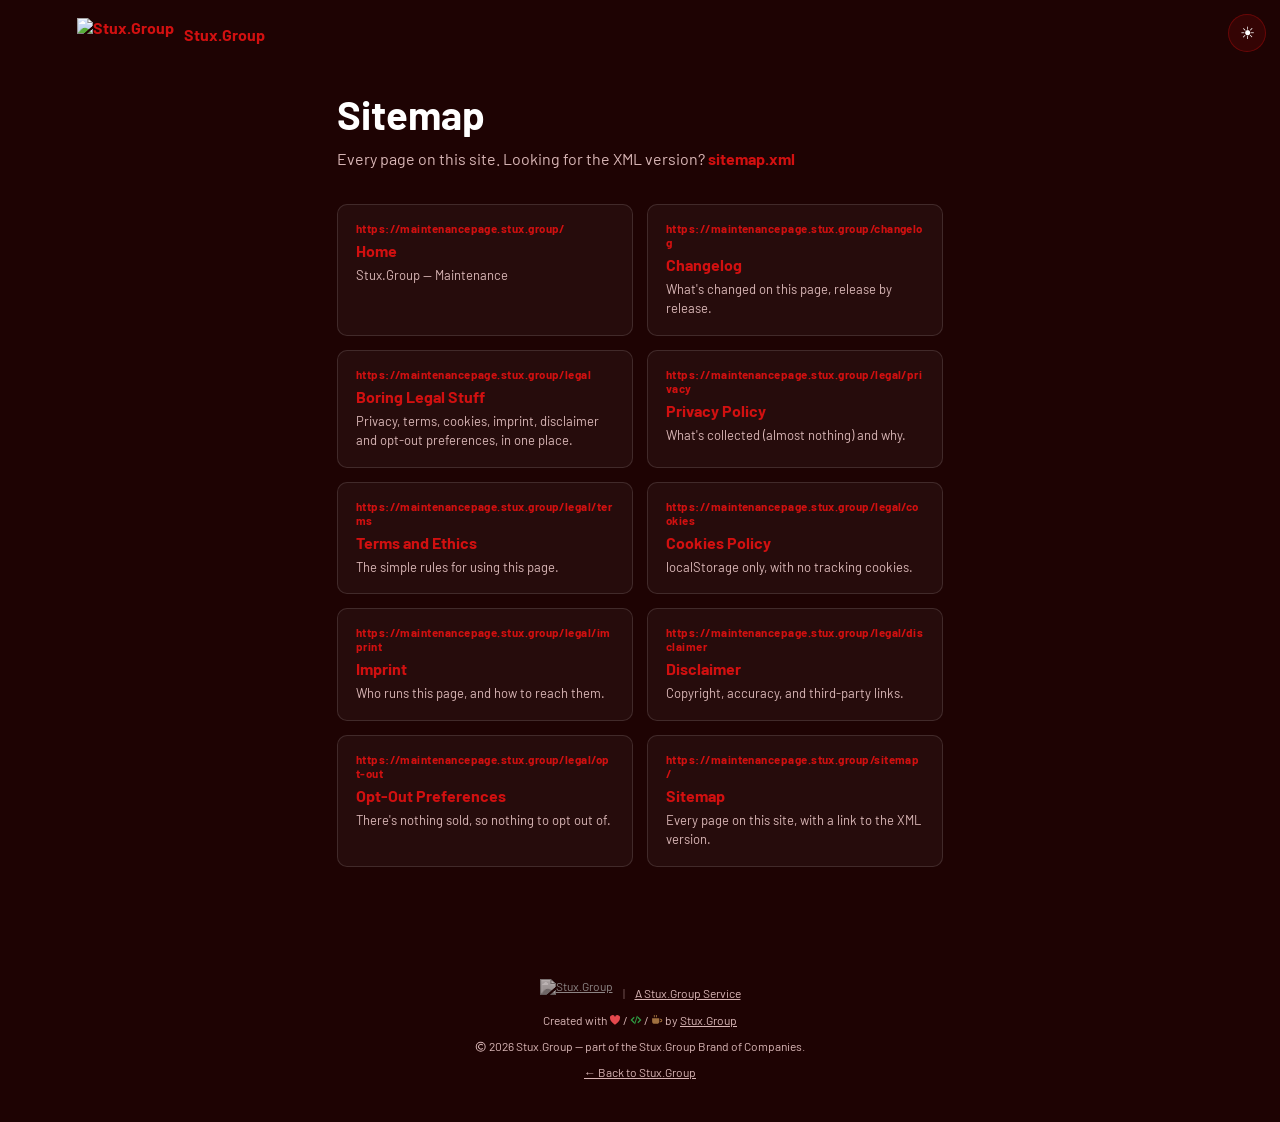
==== sitemap/index.html @ c41d879b "Release v1.4.0 See CHANGELOG.md for details." ====
<!DOCTYPE html>
<html lang="en" data-theme="dark">
<head>
    <title>Sitemap &mdash; Stux.Group</title>
    <meta charset="UTF-8">
    <meta name="description" content="Every page on this site, with a link to the XML sitemap.">
    <meta name="viewport" content="width=device-width, initial-scale=1.0">
    <link rel="icon" type="image/png" href="https://global.media.stux.group/icon.png">
    <link rel="stylesheet" href="../assets/fonts/fonts.css">
    <style>
        :root {
            --red:      #D11010;
            --red-mid:  #d95656;
            --red-soft: #bf3a3a;
        }
        [data-theme="dark"] {
            --bg:     #1e0303;
            --text:   #ffffff;
            --muted:  #d9b6b6;
            --card:   rgba(255,255,255,0.04);
            --border: rgba(255,255,255,0.12);
        }
        [data-theme="light"] {
            --red-mid:  #a01818;
            --red-soft: #7a0f0f;
            --bg:     #ffe8e6;
            --text:   #111111;
            --muted:  #6b4a4a;
            --card:   rgba(0,0,0,0.03);
            --border: rgba(0,0,0,0.12);
        }
        *, *::before, *::after { box-sizing: border-box; }
        html, body {
            margin: 0;
            padding: 0;
            min-height: 100%;
            background-color: var(--bg);
            color: var(--text);
            font-family: 'Barlow', sans-serif;
            transition: background-color 0.3s, color 0.3s;
        }
        a { color: var(--red); text-decoration: none; font-weight: 700; }
        a:hover { text-decoration: underline; }

        .topbar { display: flex; align-items: center; padding: 18px 6%; }
        .topbar a { display: flex; align-items: center; gap: 10px; font-weight: 700; }
        .topbar img { height: 32px; width: auto; }

        #theme-toggle {
            position: fixed;
            top: 14px; right: 14px;
            z-index: 100;
            background: rgba(209, 16, 16, 0.12);
            border: 1px solid rgba(209, 16, 16, 0.35);
            border-radius: 50%;
            width: 38px; height: 38px;
            font-size: 17px;
            line-height: 38px;
            text-align: center;
            cursor: pointer;
            padding: 0;
            color: var(--text);
            transition: background 0.2s;
        }
        #theme-toggle:hover { background: rgba(209, 16, 16, 0.22); }

        main { max-width: 760px; margin: 0 auto; padding: 10px 6% 60px; }
        h1 { font-size: clamp(28px, 5vw, 40px); margin: 12px 0 8px; }
        .subtitle { color: var(--muted); margin: 0 0 32px; font-size: 16px; line-height: 1.6; }

        .legal-grid {
            display: grid;
            grid-template-columns: repeat(auto-fit, minmax(220px, 1fr));
            gap: 14px;
            margin: 0 0 32px;
        }
        .legal-card {
            display: block;
            padding: 16px 18px;
            border: 1px solid var(--border);
            border-radius: 10px;
            background: var(--card);
            font-weight: 400;
            transition: border-color 0.2s, transform 0.2s;
        }
        .legal-card:hover { border-color: var(--red); transform: translateY(-2px); text-decoration: none; }
        .legal-card h3 { margin: 0 0 6px; color: var(--red); font-size: 16px; font-weight: 700; }
        .legal-card p { margin: 0; font-size: 13px; color: var(--muted); line-height: 1.5; }

        .note { font-size: 14px; color: var(--muted); }
        .note a { font-weight: 700; }

        footer.site-footer {
            text-align: center;
            padding: 20px 6% 30px;
            font-size: 12px;
            color: var(--muted);
        }
        footer.site-footer a { color: var(--muted); font-weight: 400; text-decoration: underline; }
        .legal-card .url { display: block; margin: 0 0 6px; font-size: 0.72rem; font-weight: 700; letter-spacing: 0.04em; color: var(--red); overflow-wrap: anywhere; }
    </style>
    <link rel="stylesheet" href="/assets/site-banner.css">
    <link rel="stylesheet" href="/assets/site-brand.css">
</head>
<body>
<!-- Generated by scripts/build-sitemap.py; edit the PAGES list there, then re-run it. -->

    <div class="topbar">
        <a href="../">
            <img src="https://global.media.stux.group/icon.png" alt="Stux.Group">
            <span>Stux.Group</span>
        </a>
    </div>

    <button type="button" id="theme-toggle" title="Toggle light/dark mode" aria-label="Toggle light/dark mode">&#9728;</button>

    <main>
    <h1>Sitemap</h1>
    <p class="subtitle">Every page on this site. Looking for the XML version? <a href="../sitemap.xml">sitemap.xml</a></p>

    <div class="legal-grid">
        <a href="../" class="legal-card">
            <span class="url">https://maintenancepage.stux.group/</span>
            <h3>Home</h3>
            <p>Stux.Group — Maintenance</p>
        </a>
        <a href="../changelog" class="legal-card">
            <span class="url">https://maintenancepage.stux.group/changelog</span>
            <h3>Changelog</h3>
            <p>What&#x27;s changed on this page, release by release.</p>
        </a>
        <a href="../legal" class="legal-card">
            <span class="url">https://maintenancepage.stux.group/legal</span>
            <h3>Boring Legal Stuff</h3>
            <p>Privacy, terms, cookies, imprint, disclaimer and opt-out preferences, in one place.</p>
        </a>
        <a href="../legal/privacy" class="legal-card">
            <span class="url">https://maintenancepage.stux.group/legal/privacy</span>
            <h3>Privacy Policy</h3>
            <p>What&#x27;s collected (almost nothing) and why.</p>
        </a>
        <a href="../legal/terms" class="legal-card">
            <span class="url">https://maintenancepage.stux.group/legal/terms</span>
            <h3>Terms and Ethics</h3>
            <p>The simple rules for using this page.</p>
        </a>
        <a href="../legal/cookies" class="legal-card">
            <span class="url">https://maintenancepage.stux.group/legal/cookies</span>
            <h3>Cookies Policy</h3>
            <p>localStorage only, with no tracking cookies.</p>
        </a>
        <a href="../legal/imprint" class="legal-card">
            <span class="url">https://maintenancepage.stux.group/legal/imprint</span>
            <h3>Imprint</h3>
            <p>Who runs this page, and how to reach them.</p>
        </a>
        <a href="../legal/disclaimer" class="legal-card">
            <span class="url">https://maintenancepage.stux.group/legal/disclaimer</span>
            <h3>Disclaimer</h3>
            <p>Copyright, accuracy, and third-party links.</p>
        </a>
        <a href="../legal/opt-out" class="legal-card">
            <span class="url">https://maintenancepage.stux.group/legal/opt-out</span>
            <h3>Opt-Out Preferences</h3>
            <p>There&#x27;s nothing sold, so nothing to opt out of.</p>
        </a>
        <a href="../sitemap/" class="legal-card">
            <span class="url">https://maintenancepage.stux.group/sitemap/</span>
            <h3>Sitemap</h3>
            <p>Every page on this site, with a link to the XML version.</p>
        </a>
    </div>
</main>

    <footer class="site-footer">
        <div class="brand-strip"><a href="https://stux.group" target="_blank" rel="noopener" aria-label="Stux.Group"><img class="brand-strip-mark" src="https://global.media.stux.group/icon.png" alt="Stux.Group" title="Stux.Group" height="28"></a><span class="brand-strip-sep" aria-hidden="true">|</span><a class="brand-strip-text" href="https://services.stux.group" target="_blank" rel="noopener">A Stux.Group Service</a></div>
        <p class="created-with">Created with <svg class="cw-love" viewBox="0 0 16 16" aria-hidden="true" focusable="false"><title>Love</title><path d="M8 14.3S1.4 10.2 1.4 5.7A3.4 3.4 0 0 1 8 4a3.4 3.4 0 0 1 6.6 1.7c0 4.5-6.6 8.6-6.6 8.6z"/></svg> / <svg class="cw-code" viewBox="0 0 16 16" aria-hidden="true" focusable="false"><title>Code</title><path d="M5 3.7 6.2 4.9 3.1 8l3.1 3.1L5 12.3.7 8zM11 3.7 15.3 8 11 12.3l-1.2-1.2L12.9 8 9.8 4.9zM9.2 2.2l1.2.4-3.6 11.2-1.2-.4z"/></svg> / <svg class="cw-coffee" viewBox="0 0 16 16" aria-hidden="true" focusable="false"><title>Coffee</title><path d="M1.5 5.5h9.5v4a3.5 3.5 0 0 1-3.5 3.5h-2.5A3.5 3.5 0 0 1 1.5 9.5zM12 6.3h.7a2.4 2.4 0 0 1 0 4.8h-1.3c.3-.4.5-.9.6-1.4h.7a1 1 0 0 0 0-2H12zM3.8 1.4H5v2.8H3.8zM6.6 1.4h1.2v2.8H6.6z"/></svg><span class="cw-sr"> love, code and coffee</span> by <a href="https://stux.group" target="_blank" rel="noopener">Stux.Group</a></p>
        <p><svg class="cw-copy" viewBox="0 0 16 16" aria-hidden="true" focusable="false"><title>Copyright</title><path fill-rule="evenodd" d="M8 1a7 7 0 1 1 0 14A7 7 0 0 1 8 1zm0 1.4a5.6 5.6 0 1 0 0 11.2A5.6 5.6 0 0 0 8 2.4zM10.3 6.2A2.7 2.7 0 1 0 10.3 9.8l1.1.8A4 4 0 1 1 11.4 5.4z"/></svg><span class="cw-sr"><svg class="cw-copy" viewBox="0 0 16 16" aria-hidden="true" focusable="false"><title>Copyright</title><path fill-rule="evenodd" d="M8 1a7 7 0 1 1 0 14A7 7 0 0 1 8 1zm0 1.4a5.6 5.6 0 1 0 0 11.2A5.6 5.6 0 0 0 8 2.4zM10.3 6.2A2.7 2.7 0 1 0 10.3 9.8l1.1.8A4 4 0 1 1 11.4 5.4z"/></svg><span class="cw-sr">&copy;</span></span> 2026 Stux.Group &mdash; part of the Stux.Group Brand of Companies.</p>
        <p><a href="../">&larr; Back to Stux.Group</a></p>
    </footer>

    <script>
        var btn = document.getElementById('theme-toggle');
        var html = document.documentElement;
        var saved = localStorage.getItem('sg-theme') || 'dark';
        html.setAttribute('data-theme', saved);
        btn.textContent = saved === 'dark' ? '☀' : '☾';
        btn.addEventListener('click', function() {
            var next = html.getAttribute('data-theme') === 'dark' ? 'light' : 'dark';
            html.setAttribute('data-theme', next);
            btn.textContent = next === 'dark' ? '☀' : '☾';
            localStorage.setItem('sg-theme', next);
        });
    </script>
    <script src="/assets/dev-mode.js"></script>
    <script src="/assets/site-banners.js"></script>
    <script src="/assets/site-banner.js"></script>
</body>
</html>
---- assets/fonts/fonts.css ----
@font-face {
    font-family: 'Barlow';
    font-style: normal;
    font-weight: 300;
    font-display: swap;
    src: url('barlow-300.woff2') format('woff2');
}
@font-face {
    font-family: 'Barlow';
    font-style: normal;
    font-weight: 400;
    font-display: swap;
    src: url('barlow-400.woff2') format('woff2');
}
@font-face {
    font-family: 'Barlow';
    font-style: normal;
    font-weight: 600;
    font-display: swap;
    src: url('barlow-600.woff2') format('woff2');
}
@font-face {
    font-family: 'Barlow';
    font-style: normal;
    font-weight: 700;
    font-display: swap;
    src: url('barlow-700.woff2') format('woff2');
}
---- assets/site-banner.css ----
/*
 * Site banner - one component, four variants (site, soon, dev, maintenance)
 *
 * Self-contained: copy this file (and site-banner.js) into any project. Muted and
 * readable, and it never covers or cuts off the page.
 *
 * Markup (stack order when several apply: maintenance, soon, dev, site):
 *
 *   <html class="has-site-banner">            (only while a banner is shown)
 *   <body>
 *     <div class="site-banners" data-site-banners>
 *       <div class="site-banner site-banner--dev" role="note">
 *         <span class="site-banner-label">Dev mode</span>
 *         <span class="site-banner-text">Local preview. Run <code>dev-server.sh --no-dev-mode</code>…</span>
 *       </div>
 *     </div>
 *     …the page…
 *
 * Position: sticky at the top of the document by default. If the page scrolls something
 * other than the document (e.g. html{overflow:hidden} + body{overflow:auto}), add
 * .site-banners--fixed to the wrapper and .site-banner-fixed to <html>: the banners are
 * fixed to the top and <body> is padded by their height instead.
 *
 * --banner-h on :root is the banners' height (0px without a banner). site-banner.js keeps
 * it exact with a ResizeObserver, including when the text wraps on phones; the value
 * below is a one-line estimate for no-JS. Offset anything fixed or sticky at the top by
 * it: top: calc(<gap> + var(--banner-h, 0px)), and full-height layouts by
 * min-height: calc(100dvh - var(--banner-h, 0px)). Fixed background layers don't need it.
 *
 * Theme hooks - map these to the project's own tokens (defaults in brackets):
 *   --banner-page-bg   the page background        [var(--bg), #0d1117]
 *   --banner-text      the normal body text       [var(--text), #e6edf3]
 *   --banner-site      the site's own accent      [var(--brand), #3ba7ff] (dark theme)
 *   --banner-site-light  its light-theme accent   [#0a5fb4]
 *   --banner-site-glyph  the site notice's pattern tile, a 48px SVG data URI used as a
 *                      mask (e.g. the project's icon as a silhouette) [a small sparkle]
 * Light theme is picked up from :root.theme-light, :root[data-theme="light"], or the
 * system preference unless :root.theme-dark / [data-theme="dark"] overrides it.
 */

:root {
    --banner-h: 0px;
}

:root.has-site-banner {
    --banner-h: 38px;
    scroll-padding-top: var(--banner-h);
}

.site-banners {
    position: sticky;
    top: 0;
    z-index: 900; /* above page content, below modals (1000+) */
}

.site-banners--fixed {
    position: fixed;
    left: 0;
    right: 0;
}

/* Fixed mode: <html class="has-site-banner site-banner-fixed"> pads <body> instead. */
:root.has-site-banner.site-banner-fixed body {
    padding-top: var(--banner-h);
    scroll-padding-top: var(--banner-h);
}

.site-banner {
    /* Dark-theme accents (the default) */
    --banner-accent: var(--banner-site, var(--brand, #3ba7ff));
    --banner-ink: var(--banner-accent);
    position: relative;
    display: flex;
    flex-wrap: wrap;
    align-items: center;
    justify-content: center;
    gap: 6px 10px;
    padding: 8px 16px;
    /* The page background tinted with the accent; the fallback is the plain page background. */
    --banner-tint: color-mix(in srgb, var(--banner-accent) 12%, var(--banner-page-bg, var(--bg, #0d1117)));
    background: var(--banner-page-bg, var(--bg, #0d1117));
    background: var(--banner-tint);
    border-bottom: 1px solid var(--banner-accent);
    border-bottom-color: color-mix(in srgb, var(--banner-accent) 35%, transparent);
    color: var(--banner-text, var(--text, #e6edf3));
    font: 500 13.5px/1.4 system-ui, -apple-system, "Segoe UI", Roboto, sans-serif;
    text-align: center;
}

/* ── Icon pattern ──
 * Each variant tiles a small glyph across the banner in its accent at low opacity. The glyph
 * is a mask over an accent-coloured layer, so one SVG works in both themes. Pure decoration.
 * Override --banner-glyph (or --banner-site-glyph for the site variant) with your own
 * 48px tile to use another glyph. */
.site-banner {
    --banner-glyph: var(--banner-site-glyph, url("data:image/svg+xml,%3Csvg xmlns='http://www.w3.org/2000/svg' width='48' height='48' viewBox='0 0 48 48'%3E%3Cg transform='translate%285 5%29 scale%281.25%29 rotate%28-10 6 6%29'%3E%3Cpath d='M6 0.2a1.6 1.6 0 1 1 0 3.2A1.6 1.6 0 1 1 6 0.2zM3.9 4.6h3.3v5.3h1.1v1.9H3.7V9.9h1.2V6.5h-1z'/%3E%3C/g%3E%3Cg transform='translate%2829 29%29 scale%281.25%29 rotate%2810 6 6%29'%3E%3Cpath d='M6 0.2a1.6 1.6 0 1 1 0 3.2A1.6 1.6 0 1 1 6 0.2zM3.9 4.6h3.3v5.3h1.1v1.9H3.7V9.9h1.2V6.5h-1z'/%3E%3C/g%3E%3C/svg%3E"));
}
.site-banner--dev         { --banner-glyph: url("data:image/svg+xml,%3Csvg xmlns='http://www.w3.org/2000/svg' width='48' height='48' viewBox='0 0 48 48'%3E%3Cg transform='translate%285 5%29 scale%281.25%29 rotate%28-10 6 6%29'%3E%3Cpath d='M3.7 2.3 4.9 3.5 2.4 6l2.5 2.5-1.2 1.2L0 6zM8.3 2.3 12 6 8.3 9.7 7.1 8.5 9.6 6 7.1 3.5zM6.7 1.6l1.1.4-2.5 8.4-1.1-.4z'/%3E%3C/g%3E%3Cg transform='translate%2829 29%29 scale%281.25%29 rotate%2810 6 6%29'%3E%3Cpath d='M3.7 2.3 4.9 3.5 2.4 6l2.5 2.5-1.2 1.2L0 6zM8.3 2.3 12 6 8.3 9.7 7.1 8.5 9.6 6 7.1 3.5zM6.7 1.6l1.1.4-2.5 8.4-1.1-.4z'/%3E%3C/g%3E%3C/svg%3E"); }
.site-banner--soon        { --banner-glyph: url("data:image/svg+xml,%3Csvg xmlns='http://www.w3.org/2000/svg' width='48' height='48' viewBox='0 0 48 48'%3E%3Cg transform='translate%285 5%29 scale%281.25%29 rotate%2835 6 6%29'%3E%3Cpath fill-rule='evenodd' d='M6 0c2.9 1.9 3.6 5.2 2.6 8.3H3.4C2.4 5.2 3.1 1.9 6 0zM6 2.9a1.25 1.25 0 1 0 0 2.5A1.25 1.25 0 1 0 6 2.9z'/%3E%3Cpath d='M3.2 5.4 1 9.6h2.9zM8.8 5.4 11 9.6H8.1zM4.5 9h3L6 12z'/%3E%3C/g%3E%3Cg transform='translate%2829 29%29 scale%281.25%29 rotate%2855 6 6%29'%3E%3Cpath fill-rule='evenodd' d='M6 0c2.9 1.9 3.6 5.2 2.6 8.3H3.4C2.4 5.2 3.1 1.9 6 0zM6 2.9a1.25 1.25 0 1 0 0 2.5A1.25 1.25 0 1 0 6 2.9z'/%3E%3Cpath d='M3.2 5.4 1 9.6h2.9zM8.8 5.4 11 9.6H8.1zM4.5 9h3L6 12z'/%3E%3C/g%3E%3C/svg%3E"); }
.site-banner--maintenance { --banner-glyph: url("data:image/svg+xml,%3Csvg xmlns='http://www.w3.org/2000/svg' width='48' height='48' viewBox='0 0 48 48'%3E%3Cg transform='translate%285 5%29 scale%281.25%29 rotate%28-10 6 6%29'%3E%3Cg transform='rotate%2845 6 6%29'%3E%3Cpath fill-rule='evenodd' d='M6 0a2.9 2.9 0 1 1 0 5.8A2.9 2.9 0 1 1 6 0zM5.05 -0.5h1.9v2.9h-1.9z'/%3E%3Crect x='4.9' y='4.6' width='2.2' height='7.4' rx='1.1'/%3E%3C/g%3E%3C/g%3E%3Cg transform='translate%2829 29%29 scale%281.25%29 rotate%2810 6 6%29'%3E%3Cg transform='rotate%2845 6 6%29'%3E%3Cpath fill-rule='evenodd' d='M6 0a2.9 2.9 0 1 1 0 5.8A2.9 2.9 0 1 1 6 0zM5.05 -0.5h1.9v2.9h-1.9z'/%3E%3Crect x='4.9' y='4.6' width='2.2' height='7.4' rx='1.1'/%3E%3C/g%3E%3C/g%3E%3C/svg%3E"); }

.site-banner::before {
    content: "";
    position: absolute;
    inset: 0;
    z-index: 0;
    background: var(--banner-accent);
    opacity: 0.12;
    /* The glyph grid, faded out behind the centred text so the words sit on the plain tint. */
    -webkit-mask: var(--banner-glyph) 0 50% / 48px 48px repeat,
        radial-gradient(ellipse 34% 140% at 50% 50%, transparent 45%, #000 100%);
    -webkit-mask-composite: source-in;
    mask: var(--banner-glyph) 0 50% / 48px 48px repeat,
        radial-gradient(ellipse 34% 140% at 50% 50%, transparent 45%, #000 100%);
    mask-composite: intersect;
    pointer-events: none;
}

.site-banner > * {
    position: relative;
    z-index: 1;
}

.site-banner--soon        { --banner-accent: #b98cff; }
.site-banner--dev         { --banner-accent: #d29922; }
.site-banner--maintenance { --banner-accent: #f0883e; }

/* Light theme: darker accents, and chip text darker still so it keeps >= 4.5:1. */
:root.theme-light .site-banner,
:root[data-theme="light"] .site-banner {
    --banner-accent: var(--banner-site-light, #0a5fb4);
    --banner-ink: color-mix(in srgb, var(--banner-accent) 75%, #000);
}
:root.theme-light .site-banner--soon,
:root[data-theme="light"] .site-banner--soon        { --banner-accent: #7b3fc4; }
:root.theme-light .site-banner--dev,
:root[data-theme="light"] .site-banner--dev         { --banner-accent: #8a5a00; }
:root.theme-light .site-banner--maintenance,
:root[data-theme="light"] .site-banner--maintenance { --banner-accent: #b3470f; }

@media (prefers-color-scheme: light) {
    :root:not(.theme-dark):not([data-theme="dark"]) .site-banner {
        --banner-accent: var(--banner-site-light, #0a5fb4);
        --banner-ink: color-mix(in srgb, var(--banner-accent) 75%, #000);
    }
    :root:not(.theme-dark):not([data-theme="dark"]) .site-banner--soon        { --banner-accent: #7b3fc4; }
    :root:not(.theme-dark):not([data-theme="dark"]) .site-banner--dev         { --banner-accent: #8a5a00; }
    :root:not(.theme-dark):not([data-theme="dark"]) .site-banner--maintenance { --banner-accent: #b3470f; }
}

.site-banner-label {
    flex: none;
    font-size: 11px;
    font-weight: 700;
    line-height: 1;
    letter-spacing: 0.06em;
    text-transform: uppercase;
    color: var(--banner-ink);
    /* Opaque (over the banner tint), so the icon pattern never shows through the chip. */
    background: color-mix(in srgb, var(--banner-accent) 18%, var(--banner-tint));
    border: 1px solid var(--banner-accent);
    border-radius: 4px;
    padding: 4px 6px;
}

.site-banner-text {
    min-width: 0;
}

.site-banner code {
    font: 12px/1.3 ui-monospace, SFMono-Regular, Menlo, Consolas, monospace;
    background: color-mix(in srgb, var(--banner-accent) 10%, transparent);
    border-radius: 4px;
    padding: 1px 5px;
    overflow-wrap: anywhere;
}

.site-banner a {
    color: inherit;
    text-decoration: underline;
    text-underline-offset: 2px;
}

.site-banner a::after {
    display: none; /* opt out of any animated link underline the site adds */
}

@media (prefers-reduced-motion: reduce) {
    .site-banner,
    .site-banner * {
        transition: none;
        animation: none;
    }
}
---- assets/site-brand.css ----
/*
 * Stux.Group Maintenancepage: maps assets/site-banner.css onto this site's colours, and styles the footer's
 * brand line ("logo | service") and "Created with love / code / coffee" line. The logos,
 * badges and service text stay muted until hovered or focused.
 */
.site-banners {
    --banner-page-bg: var(--bg);
    --banner-text: var(--text);
    --banner-site: #ff6b6b;
    --banner-site-light: #a01818;
}

/* Fixed mode pads <body> by the banner's height; keep that inside full-height layouts. */
:root.has-site-banner.site-banner-fixed body {
    box-sizing: border-box;
}

:root.has-site-banner #theme-toggle {
    top: calc(14px + var(--banner-h, 0px));
}

/* Home page: the brand line sits just above the fixed "Changelog · Boring Legal Stuff" line. */
.brand-footer {
    position: fixed;
    left: 50%;
    bottom: 34px;
    transform: translateX(-50%);
    z-index: 2;
    width: max-content;
    max-width: calc(100% - 132px);
    text-align: center;
    font-size: 12px;
    line-height: 1.4;
    color: var(--text);
}

.brand-footer .brand-strip-text,
.brand-footer .created-with {
    opacity: 0.8;
}

.brand-footer .brand-strip-text:hover,
.brand-footer .brand-strip-text:focus-visible {
    opacity: 1;
}

.brand-footer .created-with {
    margin: 0;
}

.brand-footer .brand-strip {
    margin: 0 0 2px;
}

/* The home page's message sits just above the footer lines; lift it clear of the brand line. */
body:has(.brand-footer) .message {
    bottom: 112px;
}

@media (max-width: 480px) {
    body:has(.brand-footer) .message {
        bottom: 118px;
    }
}

.brand-strip {
    display: flex;
    flex-wrap: wrap;
    align-items: center;
    justify-content: center;
    gap: 6px 10px;
    margin: 0 0 6px;
}

.brand-strip a {
    text-decoration: none;
}

.brand-strip-mark {
    display: block;
    height: 28px;
    width: auto;
}

/* Logos and badges: grey and dimmed until their link is hovered or focused. Every state uses the
   same filter functions so the change animates smoothly; going to `filter: none` makes the browser
   drop the image's layer at the end of the transition, which shows as a glitchy snap. */
.brand-strip-mark,
.brand-muted-mark {
    filter: grayscale(1) brightness(1);
    opacity: 0.7;
    transition: filter 0.2s ease, opacity 0.2s ease;
    will-change: filter, opacity;
    backface-visibility: hidden;
    transform: translateZ(0);
}

.brand-muted-mark.poweredby-badge,
img.brand-muted-mark {
    height: 28px;
    width: auto;
}

:root.theme-light .brand-strip-mark,
:root.theme-light .brand-muted-mark,
:root[data-theme="light"] .brand-strip-mark,
:root[data-theme="light"] .brand-muted-mark {
    filter: grayscale(1) brightness(0.6);
}

@media (prefers-color-scheme: light) {
    :root:not(.theme-dark):not([data-theme="dark"]) .brand-strip-mark,
    :root:not(.theme-dark):not([data-theme="dark"]) .brand-muted-mark {
        filter: grayscale(1) brightness(0.6);
    }
}

:root a:hover > .brand-strip-mark,
:root a:focus-visible > .brand-strip-mark,
:root a:hover > .brand-muted-mark,
:root a:focus-visible > .brand-muted-mark {
    filter: grayscale(0) brightness(1);
    opacity: 1;
}

.brand-strip-text {
    color: inherit;
    transition: color 0.2s;
}

.brand-strip-text:hover,
.brand-strip-text:focus-visible {
    color: var(--text);
}

.brand-strip-sep {
    opacity: 0.5;
}

.created-with {
    margin: 0 0 6px;
}

.created-with svg {
    width: 1em;
    height: 1em;
    vertical-align: -0.125em;
    fill: currentColor;
}

svg.cw-copy {
    width: 0.95em;
    height: 0.95em;
    vertical-align: -0.12em;
    fill: currentColor;
}

.created-with .cw-love { color: #e5484d; }
.created-with .cw-code { color: #2f9e44; }
.created-with .cw-coffee { color: #a0703f; }

.cw-sr {
    position: absolute;
    width: 1px;
    height: 1px;
    overflow: hidden;
    clip: rect(0 0 0 0);
    white-space: nowrap;
}

@media (prefers-reduced-motion: reduce) {
    .brand-strip-mark,
    .brand-muted-mark,
    .brand-strip-text {
        transition: none;
    }
}
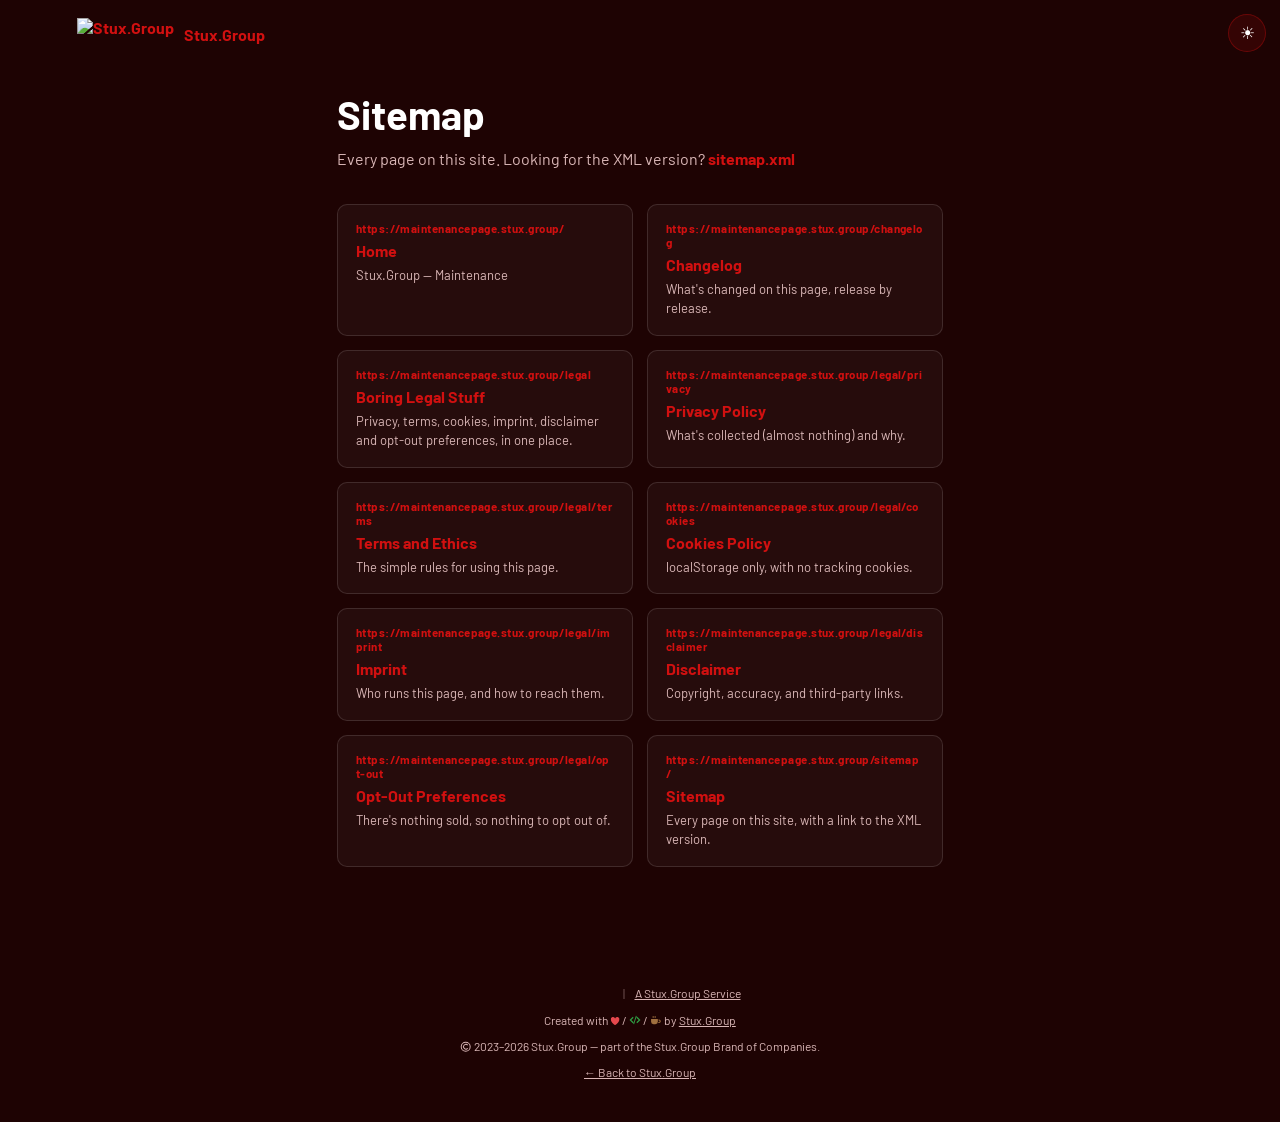
==== commit c6eefccb: "Release v1.4.2 See CHANGELOG.md for details." ====
--- a/sitemap/index.html
+++ b/sitemap/index.html
@@ -175,7 +175,7 @@
     <footer class="site-footer">
         <div class="brand-strip"><a href="https://stux.group" target="_blank" rel="noopener" aria-label="Stux.Group"><img class="brand-strip-mark" src="https://global.media.stux.group/icon.png" alt="Stux.Group" title="Stux.Group" height="28"></a><span class="brand-strip-sep" aria-hidden="true">|</span><a class="brand-strip-text" href="https://services.stux.group" target="_blank" rel="noopener">A Stux.Group Service</a></div>
         <p class="created-with">Created with <svg class="cw-love" viewBox="0 0 16 16" aria-hidden="true" focusable="false"><title>Love</title><path d="M8 14.3S1.4 10.2 1.4 5.7A3.4 3.4 0 0 1 8 4a3.4 3.4 0 0 1 6.6 1.7c0 4.5-6.6 8.6-6.6 8.6z"/></svg> / <svg class="cw-code" viewBox="0 0 16 16" aria-hidden="true" focusable="false"><title>Code</title><path d="M5 3.7 6.2 4.9 3.1 8l3.1 3.1L5 12.3.7 8zM11 3.7 15.3 8 11 12.3l-1.2-1.2L12.9 8 9.8 4.9zM9.2 2.2l1.2.4-3.6 11.2-1.2-.4z"/></svg> / <svg class="cw-coffee" viewBox="0 0 16 16" aria-hidden="true" focusable="false"><title>Coffee</title><path d="M1.5 5.5h9.5v4a3.5 3.5 0 0 1-3.5 3.5h-2.5A3.5 3.5 0 0 1 1.5 9.5zM12 6.3h.7a2.4 2.4 0 0 1 0 4.8h-1.3c.3-.4.5-.9.6-1.4h.7a1 1 0 0 0 0-2H12zM3.8 1.4H5v2.8H3.8zM6.6 1.4h1.2v2.8H6.6z"/></svg><span class="cw-sr"> love, code and coffee</span> by <a href="https://stux.group" target="_blank" rel="noopener">Stux.Group</a></p>
-        <p><svg class="cw-copy" viewBox="0 0 16 16" aria-hidden="true" focusable="false"><title>Copyright</title><path fill-rule="evenodd" d="M8 1a7 7 0 1 1 0 14A7 7 0 0 1 8 1zm0 1.4a5.6 5.6 0 1 0 0 11.2A5.6 5.6 0 0 0 8 2.4zM10.3 6.2A2.7 2.7 0 1 0 10.3 9.8l1.1.8A4 4 0 1 1 11.4 5.4z"/></svg><span class="cw-sr"><svg class="cw-copy" viewBox="0 0 16 16" aria-hidden="true" focusable="false"><title>Copyright</title><path fill-rule="evenodd" d="M8 1a7 7 0 1 1 0 14A7 7 0 0 1 8 1zm0 1.4a5.6 5.6 0 1 0 0 11.2A5.6 5.6 0 0 0 8 2.4zM10.3 6.2A2.7 2.7 0 1 0 10.3 9.8l1.1.8A4 4 0 1 1 11.4 5.4z"/></svg><span class="cw-sr">&copy;</span></span> 2026 Stux.Group &mdash; part of the Stux.Group Brand of Companies.</p>
+        <p><svg class="cw-copy" viewBox="0 0 16 16" aria-hidden="true" focusable="false"><title>Copyright</title><path fill-rule="evenodd" d="M8 1a7 7 0 1 1 0 14A7 7 0 0 1 8 1zm0 1.4a5.6 5.6 0 1 0 0 11.2A5.6 5.6 0 0 0 8 2.4zM10.3 6.2A2.7 2.7 0 1 0 10.3 9.8l1.1.8A4 4 0 1 1 11.4 5.4z"/></svg><span class="cw-sr"><svg class="cw-copy" viewBox="0 0 16 16" aria-hidden="true" focusable="false"><title>Copyright</title><path fill-rule="evenodd" d="M8 1a7 7 0 1 1 0 14A7 7 0 0 1 8 1zm0 1.4a5.6 5.6 0 1 0 0 11.2A5.6 5.6 0 0 0 8 2.4zM10.3 6.2A2.7 2.7 0 1 0 10.3 9.8l1.1.8A4 4 0 1 1 11.4 5.4z"/></svg><span class="cw-sr">&copy;</span></span> <span data-copyright-years data-start="2023">2023–2026</span> Stux.Group &mdash; part of the Stux.Group Brand of Companies.</p>
         <p><a href="../">&larr; Back to Stux.Group</a></p>
     </footer>
 
@@ -195,5 +195,6 @@
     <script src="/assets/dev-mode.js"></script>
     <script src="/assets/site-banners.js"></script>
     <script src="/assets/site-banner.js"></script>
+<script>(function(){var y=new Date().getFullYear();document.querySelectorAll('[data-copyright-years]').forEach(function(e){var s=parseInt(e.getAttribute('data-start'),10);e.textContent=s>=y?String(y):s+'–'+y;});})();</script>
 </body>
 </html>
--- a/assets/site-brand.css
+++ b/assets/site-brand.css
@@ -158,6 +158,10 @@
 .created-with .cw-love { color: #e5484d; }
 .created-with .cw-code { color: #2f9e44; }
 .created-with .cw-coffee { color: #a0703f; }
+/* Optical sizing: the solid heart fills its box, so it is scaled down to match the thin code strokes and the mug */
+.created-with .cw-love { font-size: 0.85em; }
+.created-with .cw-code { font-size: 1em; }
+.created-with .cw-coffee { font-size: 0.95em; }
 
 .cw-sr {
     position: absolute;
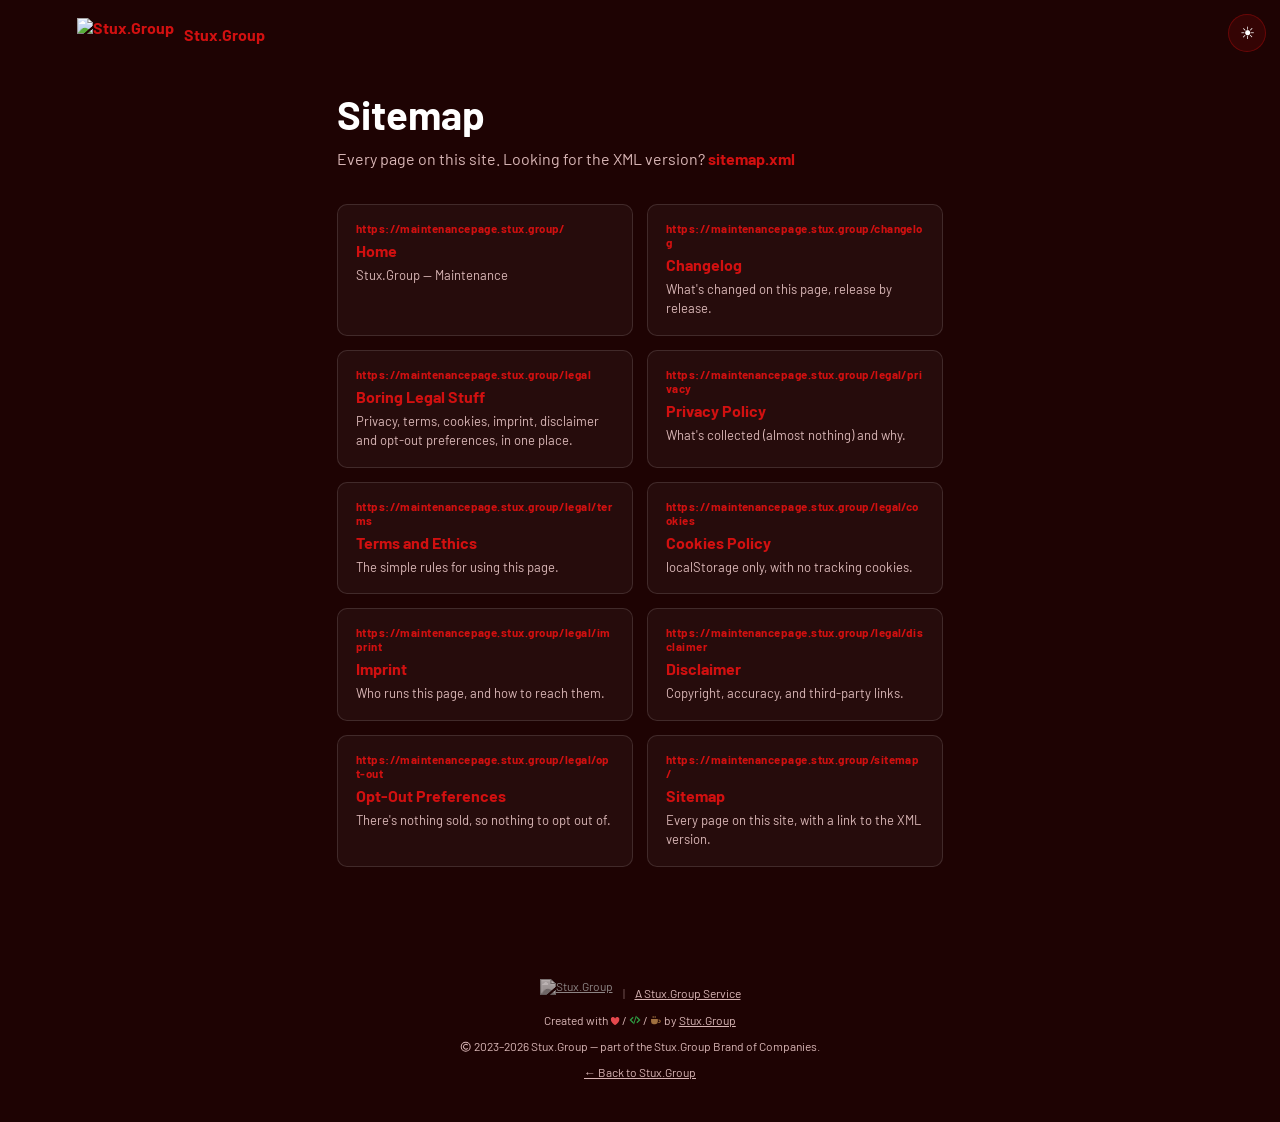
==== commit 21e096aa: "Release v1.4.3 See CHANGELOG.md for details." ====
--- a/sitemap/index.html
+++ b/sitemap/index.html
@@ -175,7 +175,7 @@
     <footer class="site-footer">
         <div class="brand-strip"><a href="https://stux.group" target="_blank" rel="noopener" aria-label="Stux.Group"><img class="brand-strip-mark" src="https://global.media.stux.group/icon.png" alt="Stux.Group" title="Stux.Group" height="28"></a><span class="brand-strip-sep" aria-hidden="true">|</span><a class="brand-strip-text" href="https://services.stux.group" target="_blank" rel="noopener">A Stux.Group Service</a></div>
         <p class="created-with">Created with <svg class="cw-love" viewBox="0 0 16 16" aria-hidden="true" focusable="false"><title>Love</title><path d="M8 14.3S1.4 10.2 1.4 5.7A3.4 3.4 0 0 1 8 4a3.4 3.4 0 0 1 6.6 1.7c0 4.5-6.6 8.6-6.6 8.6z"/></svg> / <svg class="cw-code" viewBox="0 0 16 16" aria-hidden="true" focusable="false"><title>Code</title><path d="M5 3.7 6.2 4.9 3.1 8l3.1 3.1L5 12.3.7 8zM11 3.7 15.3 8 11 12.3l-1.2-1.2L12.9 8 9.8 4.9zM9.2 2.2l1.2.4-3.6 11.2-1.2-.4z"/></svg> / <svg class="cw-coffee" viewBox="0 0 16 16" aria-hidden="true" focusable="false"><title>Coffee</title><path d="M1.5 5.5h9.5v4a3.5 3.5 0 0 1-3.5 3.5h-2.5A3.5 3.5 0 0 1 1.5 9.5zM12 6.3h.7a2.4 2.4 0 0 1 0 4.8h-1.3c.3-.4.5-.9.6-1.4h.7a1 1 0 0 0 0-2H12zM3.8 1.4H5v2.8H3.8zM6.6 1.4h1.2v2.8H6.6z"/></svg><span class="cw-sr"> love, code and coffee</span> by <a href="https://stux.group" target="_blank" rel="noopener">Stux.Group</a></p>
-        <p><svg class="cw-copy" viewBox="0 0 16 16" aria-hidden="true" focusable="false"><title>Copyright</title><path fill-rule="evenodd" d="M8 1a7 7 0 1 1 0 14A7 7 0 0 1 8 1zm0 1.4a5.6 5.6 0 1 0 0 11.2A5.6 5.6 0 0 0 8 2.4zM10.3 6.2A2.7 2.7 0 1 0 10.3 9.8l1.1.8A4 4 0 1 1 11.4 5.4z"/></svg><span class="cw-sr"><svg class="cw-copy" viewBox="0 0 16 16" aria-hidden="true" focusable="false"><title>Copyright</title><path fill-rule="evenodd" d="M8 1a7 7 0 1 1 0 14A7 7 0 0 1 8 1zm0 1.4a5.6 5.6 0 1 0 0 11.2A5.6 5.6 0 0 0 8 2.4zM10.3 6.2A2.7 2.7 0 1 0 10.3 9.8l1.1.8A4 4 0 1 1 11.4 5.4z"/></svg><span class="cw-sr">&copy;</span></span> <span data-copyright-years data-start="2023">2023–2026</span> Stux.Group &mdash; part of the Stux.Group Brand of Companies.</p>
+        <p><svg class="cw-copy" viewBox="0 0 16 16" aria-hidden="true" focusable="false"><title>Copyright</title><path fill-rule="evenodd" d="M8 1a7 7 0 1 1 0 14A7 7 0 0 1 8 1zm0 1.4a5.6 5.6 0 1 0 0 11.2A5.6 5.6 0 0 0 8 2.4zM10.3 6.2A2.7 2.7 0 1 0 10.3 9.8l1.1.8A4 4 0 1 1 11.4 5.4z"/></svg><span class="cw-sr">&copy;</span> <span data-copyright-years data-start="2023">2023–2026</span> Stux.Group &mdash; part of the Stux.Group Brand of Companies.</p>
         <p><a href="../">&larr; Back to Stux.Group</a></p>
     </footer>
 
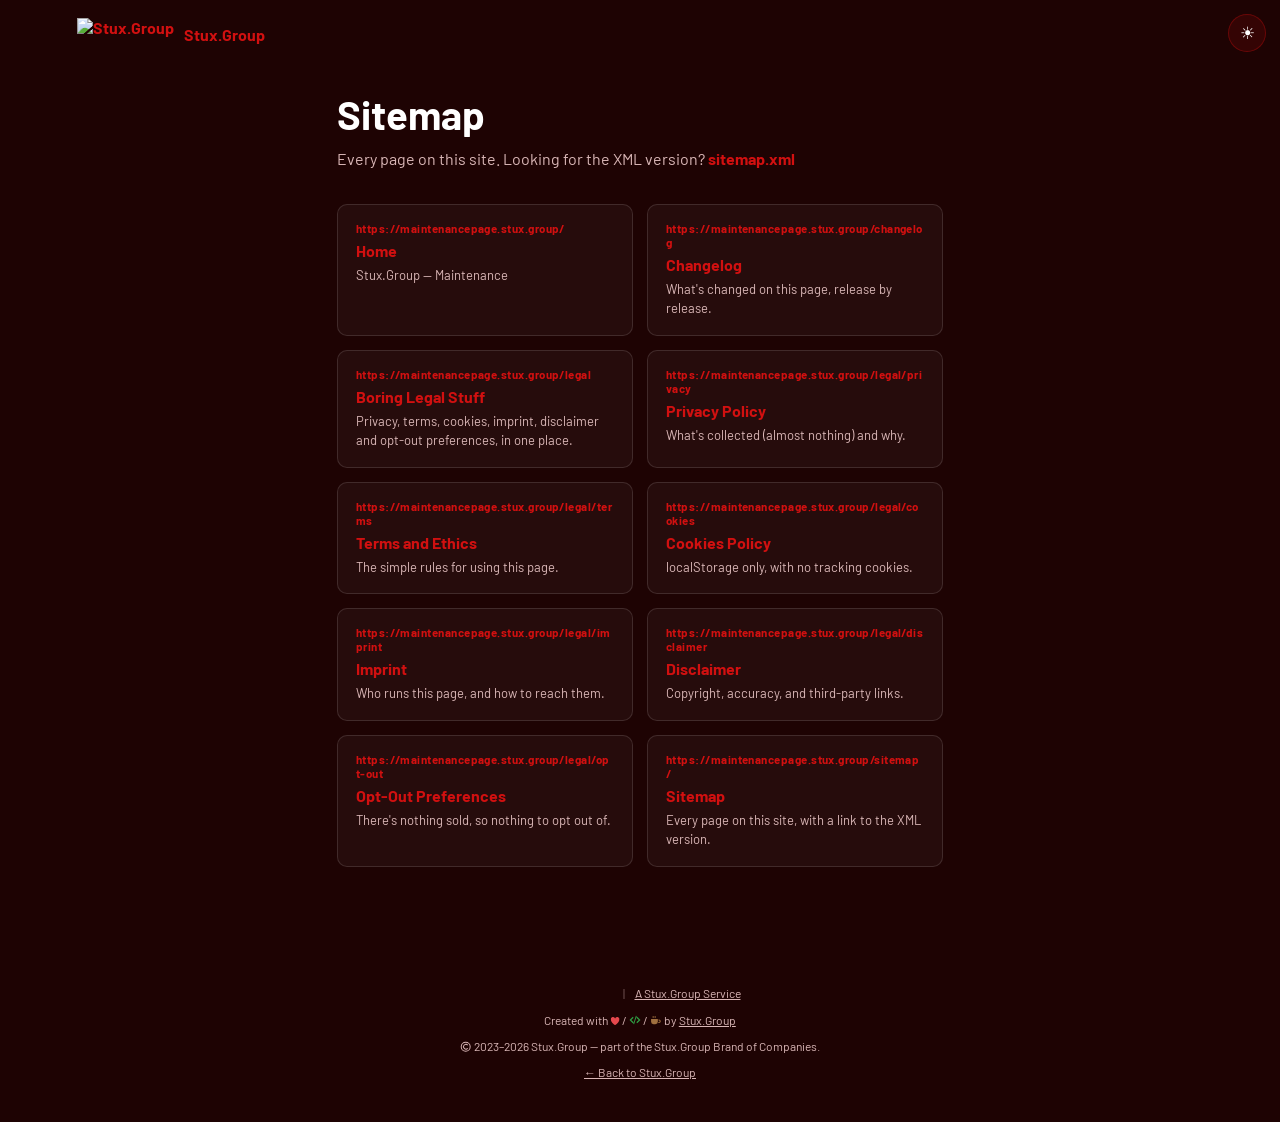
==== commit 4cc5b937: "Release v1.4.4 See CHANGELOG.md for details." ====
--- a/sitemap/index.html
+++ b/sitemap/index.html
@@ -5,7 +5,8 @@
     <meta charset="UTF-8">
     <meta name="description" content="Every page on this site, with a link to the XML sitemap.">
     <meta name="viewport" content="width=device-width, initial-scale=1.0">
-    <link rel="icon" type="image/png" href="https://global.media.stux.group/icon.png">
+    <link rel="icon" type="image/png" href="https://global.media.stux.group/icon-dark.png" media="(prefers-color-scheme: light)">
+    <link rel="icon" type="image/png" href="https://global.media.stux.group/icon-light.png" media="(prefers-color-scheme: dark)">
     <link rel="stylesheet" href="../assets/fonts/fonts.css">
     <style>
         :root {
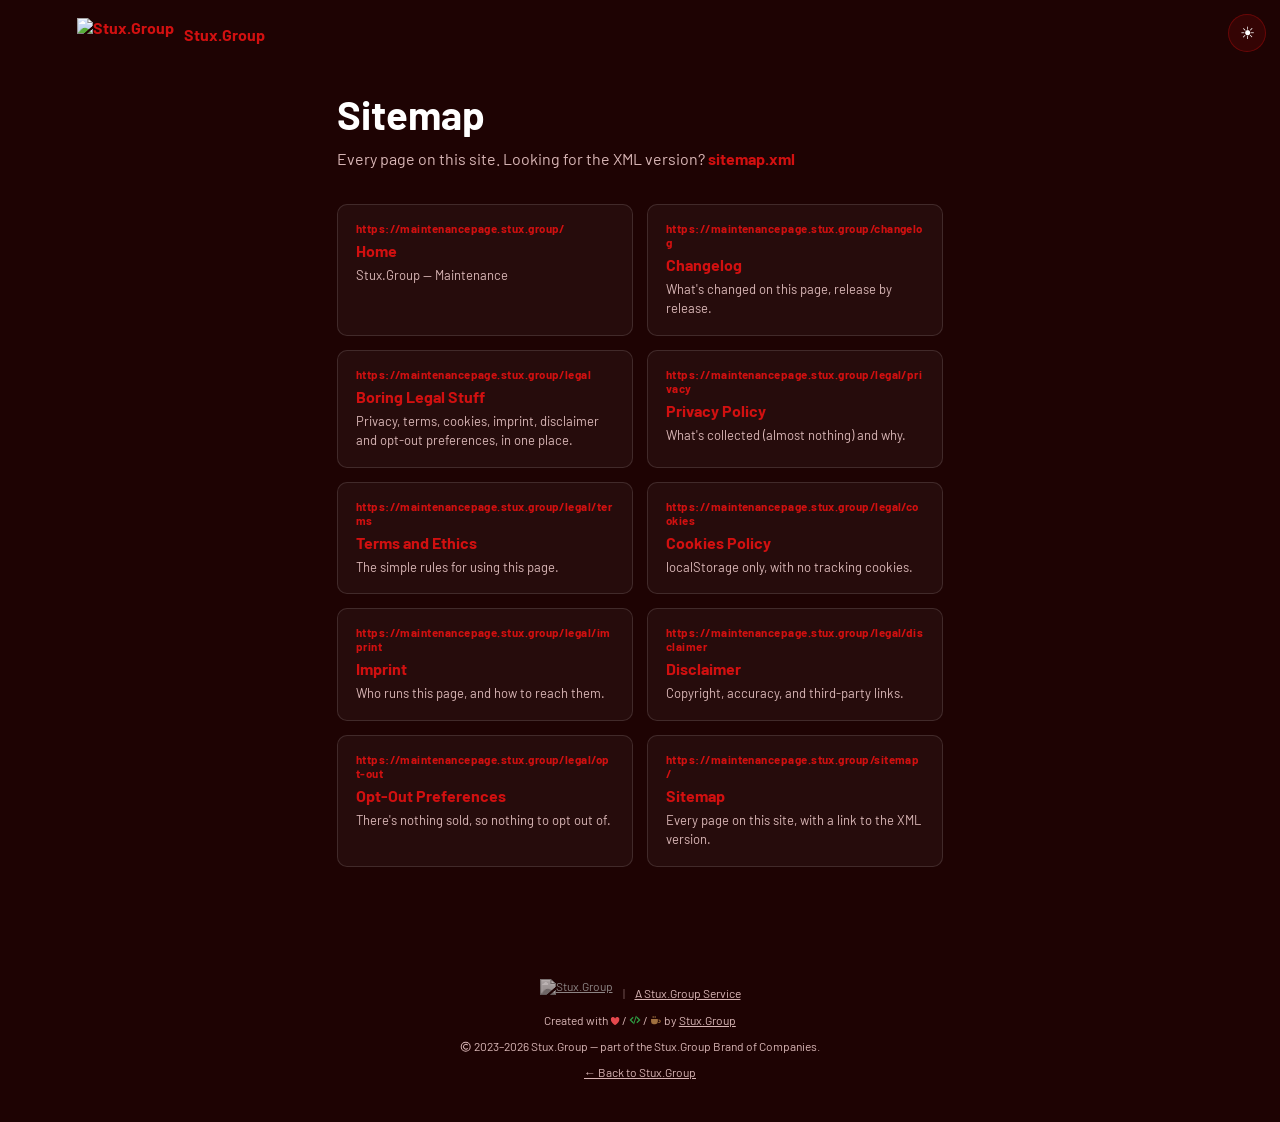
==== commit 77f09d9c: "Release v26.10.23 See CHANGELOG.md for details." ====
--- a/sitemap/index.html
+++ b/sitemap/index.html
@@ -5,8 +5,13 @@
     <meta charset="UTF-8">
     <meta name="description" content="Every page on this site, with a link to the XML sitemap.">
     <meta name="viewport" content="width=device-width, initial-scale=1.0">
-    <link rel="icon" type="image/png" href="https://global.media.stux.group/icon-dark.png" media="(prefers-color-scheme: light)">
-    <link rel="icon" type="image/png" href="https://global.media.stux.group/icon-light.png" media="(prefers-color-scheme: dark)">
+    <!-- BEGIN head tags: generated by scripts/build-head-tags.py, edit there -->
+    <link rel="icon" href="/favicon.ico" sizes="48x48">
+    <link rel="icon" type="image/png" sizes="512x512" href="/assets/icon-512.png">
+    <link rel="apple-touch-icon" href="/apple-touch-icon.png">
+    <link rel="manifest" href="/site.webmanifest">
+    <script id="discord:component-embed" type="application/json">{"component":{"type":17,"accent_color":13701136,"components":[{"type":9,"components":[{"type":10,"content":"-# [Stux.Group Maintenance](https://maintenancepage.stux.group/)\n## [Sitemap](https://maintenancepage.stux.group/sitemap/)\nEvery page on this site, with a link to the XML sitemap."}],"accessory":{"type":11,"media":{"url":"https://global.media.stux.group/icon.png"}}},{"type":1,"components":[{"type":2,"style":5,"label":"Open","url":"https://maintenancepage.stux.group/sitemap/"},{"type":2,"style":5,"label":"Home","url":"https://maintenancepage.stux.group/"}]}]}}</script>
+    <!-- END head tags -->
     <link rel="stylesheet" href="../assets/fonts/fonts.css">
     <style>
         :root {
